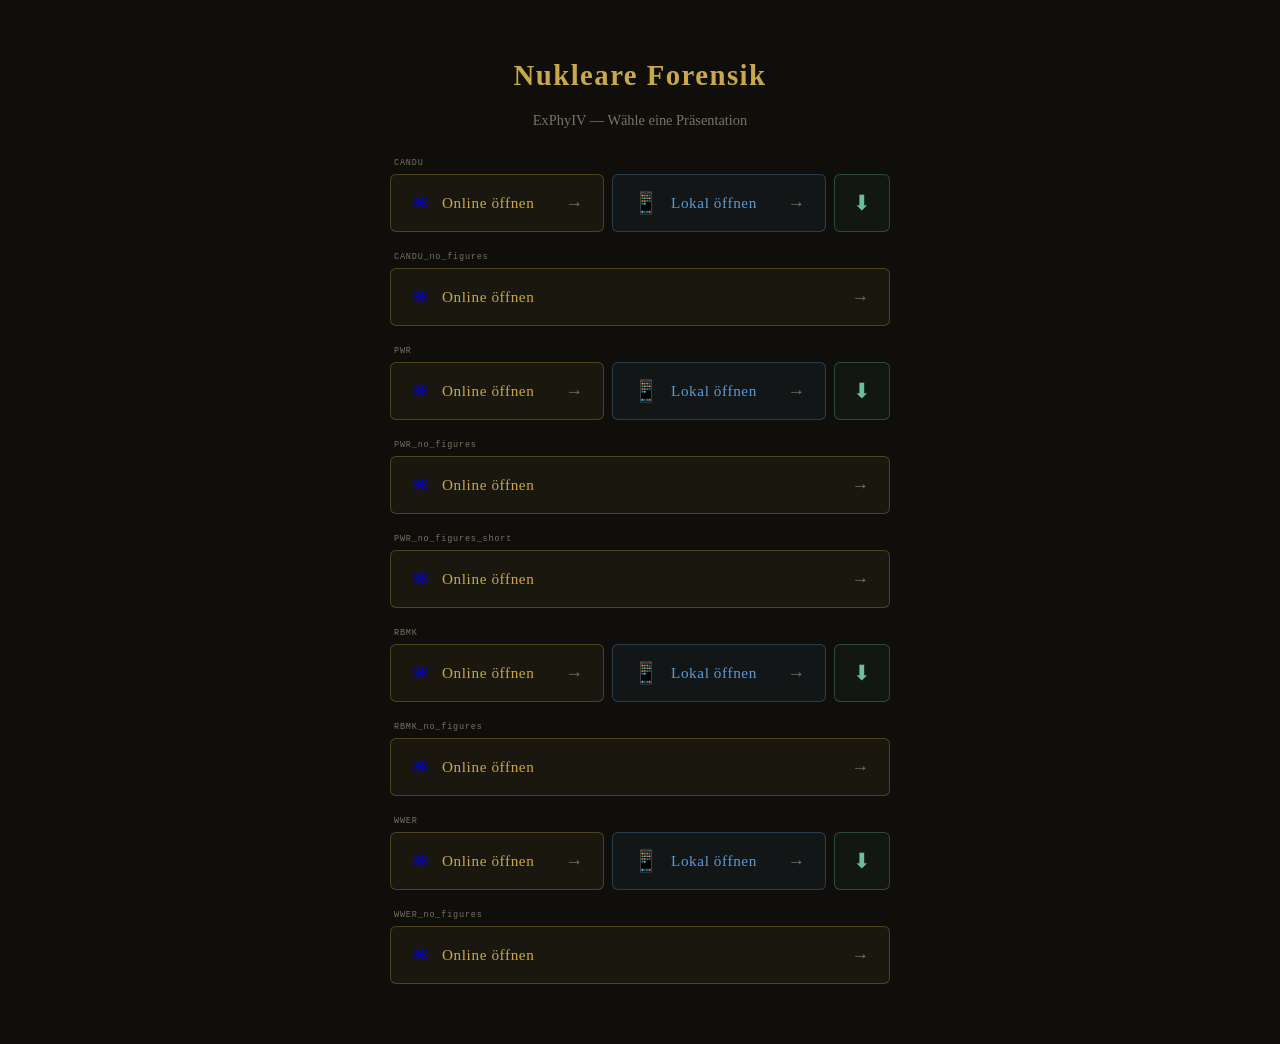
==== index.html @ 318a405b "Update PWR: online + local" ====
<!DOCTYPE html>
<html lang="de">
<head>
  <meta charset="UTF-8">
  <meta name="viewport" content="width=device-width, initial-scale=1.0">
  <title>Nukleare Forensik</title>
  <style>
    body { margin:0; padding:40px 20px; background:#0f0e0b; color:#e8e2d4;
            font-family:'Georgia',serif; display:flex; flex-direction:column; align-items:center; }
    h1   { font-size:1.8em; color:#c8a84b; letter-spacing:0.05em; margin-bottom:0.2em; }
    p    { color:#7a7265; font-size:0.9em; margin-bottom:2em; }
    a    { text-decoration:none; }
    .entry        { width:100%; max-width:500px; margin-bottom:20px; }
    .entry-label  { font-family:monospace; font-size:0.65em; color:#7a7265;
                     letter-spacing:0.1em; margin-bottom:6px; padding-left:4px; }
    .entry-buttons { display:flex; gap:8px; }
    .card { display:flex; align-items:center; gap:12px; padding:16px 20px;
             border-radius:6px; transition:background 0.2s; }
    .card.open    { border:1px solid rgba(200,168,75,0.3);  background:rgba(200,168,75,0.06); }
    .card.open:hover    { background:rgba(200,168,75,0.14); }
    .card.local   { border:1px solid rgba(91,155,213,0.3);  background:rgba(91,155,213,0.06); }
    .card.local:hover   { background:rgba(91,155,213,0.14); }
    .card.download { flex:0 0 auto; padding:16px 18px;
                      border:1px solid rgba(107,191,154,0.3); background:rgba(107,191,154,0.05); }
    .card.download:hover { background:rgba(107,191,154,0.13); }
    .icon    { font-size:1.3em; }
    .name    { flex:1; font-size:0.95em; letter-spacing:0.04em; }
    .card.open  .name { color:#c8a84b; }
    .card.local .name { color:#5b9bd5; }
    .arrow   { color:#7a7265; font-size:1.1em; }
    .dl-icon { color:#6bbf9a; font-size:1.3em; }
  </style>
</head>
<body>
  <h1>Nukleare Forensik</h1>
  <p>ExPhyIV — Wähle eine Präsentation</p>
  
  <div class="entry">
    <div class="entry-label">CANDU</div>
    <div class="entry-buttons">
      <a href="nuclear_forensics_CANDU.html" style="flex:1;"><div class="card open"><span class="icon">⚛</span><span class="name">Online öffnen</span><span class="arrow">→</span></div></a>
      <a href="nuclear_forensics_CANDU_local.html"  style="flex:1;"><div class="card local"><span class="icon">📱</span><span class="name">Lokal öffnen</span><span class="arrow">→</span></div></a>
      <a href="nuclear_forensics_CANDU_local.html" download="nuclear_forensics_CANDU_local.html"><div class="card download"><span class="dl-icon">⬇</span></div></a>
    </div>
  </div>
  <div class="entry">
    <div class="entry-label">CANDU_no_figures</div>
    <div class="entry-buttons">
      <a href="nuclear_forensics_CANDU_no_figures.html" style="flex:1;"><div class="card open"><span class="icon">⚛</span><span class="name">Online öffnen</span><span class="arrow">→</span></div></a>
      
      
    </div>
  </div>
  <div class="entry">
    <div class="entry-label">PWR</div>
    <div class="entry-buttons">
      <a href="nuclear_forensics_PWR.html" style="flex:1;"><div class="card open"><span class="icon">⚛</span><span class="name">Online öffnen</span><span class="arrow">→</span></div></a>
      <a href="nuclear_forensics_PWR_local.html"  style="flex:1;"><div class="card local"><span class="icon">📱</span><span class="name">Lokal öffnen</span><span class="arrow">→</span></div></a>
      <a href="nuclear_forensics_PWR_local.html" download="nuclear_forensics_PWR_local.html"><div class="card download"><span class="dl-icon">⬇</span></div></a>
    </div>
  </div>
  <div class="entry">
    <div class="entry-label">PWR_no_figures</div>
    <div class="entry-buttons">
      <a href="nuclear_forensics_PWR_no_figures.html" style="flex:1;"><div class="card open"><span class="icon">⚛</span><span class="name">Online öffnen</span><span class="arrow">→</span></div></a>
      
      
    </div>
  </div>
  <div class="entry">
    <div class="entry-label">PWR_no_figures_short</div>
    <div class="entry-buttons">
      <a href="nuclear_forensics_PWR_no_figures_short.html" style="flex:1;"><div class="card open"><span class="icon">⚛</span><span class="name">Online öffnen</span><span class="arrow">→</span></div></a>
      
      
    </div>
  </div>
  <div class="entry">
    <div class="entry-label">RBMK</div>
    <div class="entry-buttons">
      <a href="nuclear_forensics_RBMK.html" style="flex:1;"><div class="card open"><span class="icon">⚛</span><span class="name">Online öffnen</span><span class="arrow">→</span></div></a>
      <a href="nuclear_forensics_RBMK_local.html"  style="flex:1;"><div class="card local"><span class="icon">📱</span><span class="name">Lokal öffnen</span><span class="arrow">→</span></div></a>
      <a href="nuclear_forensics_RBMK_local.html" download="nuclear_forensics_RBMK_local.html"><div class="card download"><span class="dl-icon">⬇</span></div></a>
    </div>
  </div>
  <div class="entry">
    <div class="entry-label">RBMK_no_figures</div>
    <div class="entry-buttons">
      <a href="nuclear_forensics_RBMK_no_figures.html" style="flex:1;"><div class="card open"><span class="icon">⚛</span><span class="name">Online öffnen</span><span class="arrow">→</span></div></a>
      
      
    </div>
  </div>
  <div class="entry">
    <div class="entry-label">WWER</div>
    <div class="entry-buttons">
      <a href="nuclear_forensics_WWER.html" style="flex:1;"><div class="card open"><span class="icon">⚛</span><span class="name">Online öffnen</span><span class="arrow">→</span></div></a>
      <a href="nuclear_forensics_WWER_local.html"  style="flex:1;"><div class="card local"><span class="icon">📱</span><span class="name">Lokal öffnen</span><span class="arrow">→</span></div></a>
      <a href="nuclear_forensics_WWER_local.html" download="nuclear_forensics_WWER_local.html"><div class="card download"><span class="dl-icon">⬇</span></div></a>
    </div>
  </div>
  <div class="entry">
    <div class="entry-label">WWER_no_figures</div>
    <div class="entry-buttons">
      <a href="nuclear_forensics_WWER_no_figures.html" style="flex:1;"><div class="card open"><span class="icon">⚛</span><span class="name">Online öffnen</span><span class="arrow">→</span></div></a>
      
      
    </div>
  </div>
</body>
</html>
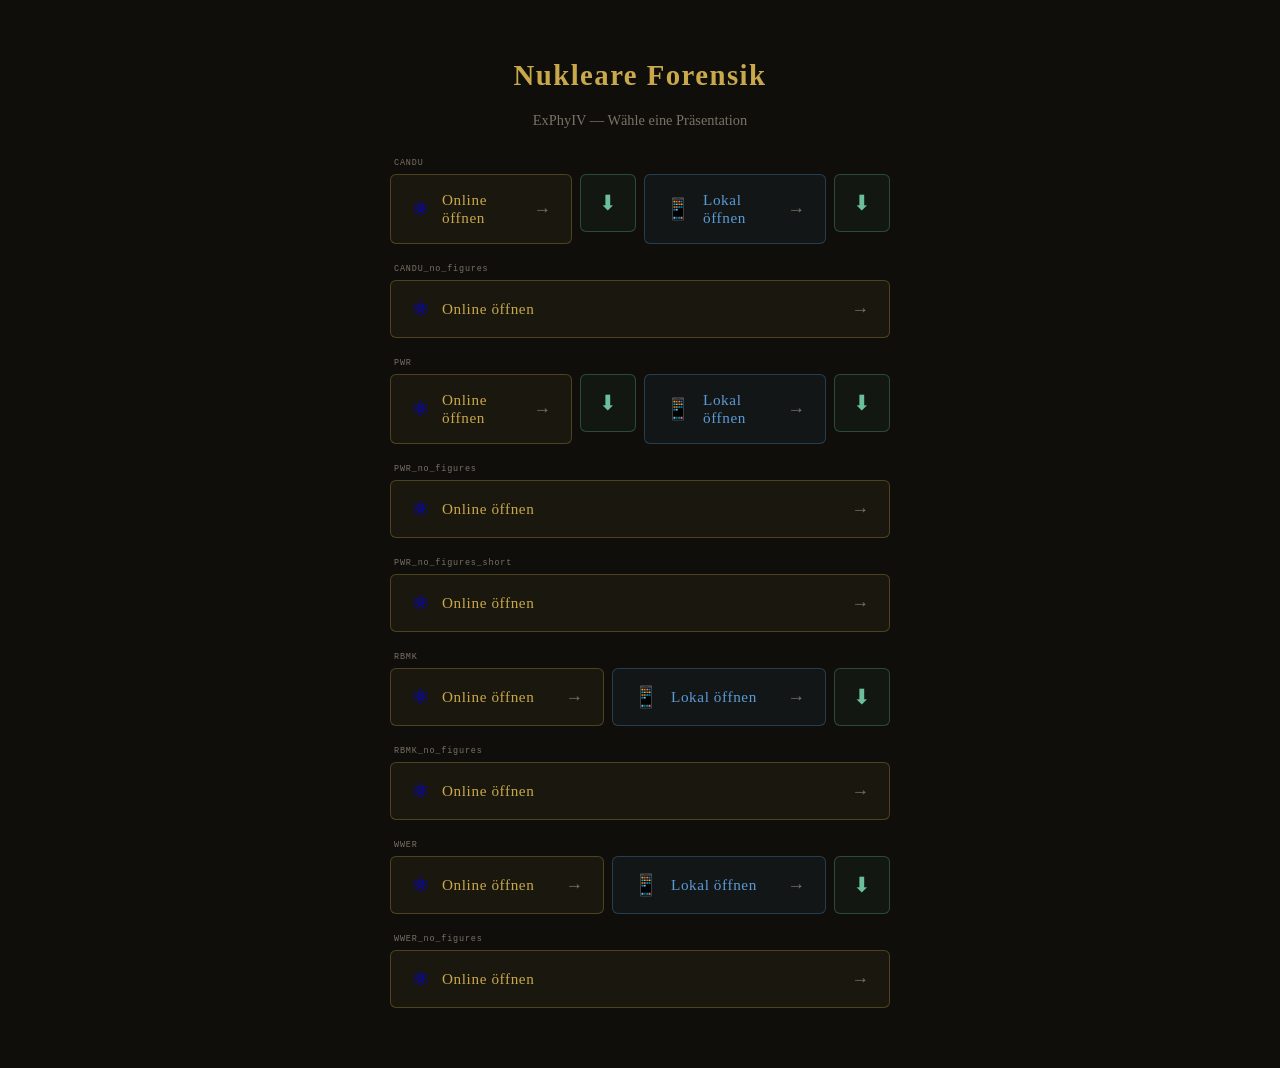
==== commit 33f19f2a: "Update index.html" ====
--- a/index.html
+++ b/index.html
@@ -39,7 +39,8 @@
     <div class="entry-label">CANDU</div>
     <div class="entry-buttons">
       <a href="nuclear_forensics_CANDU.html" style="flex:1;"><div class="card open"><span class="icon">⚛</span><span class="name">Online öffnen</span><span class="arrow">→</span></div></a>
-      <a href="nuclear_forensics_CANDU_local.html"  style="flex:1;"><div class="card local"><span class="icon">📱</span><span class="name">Lokal öffnen</span><span class="arrow">→</span></div></a>
+      <a href="nuclear_forensics_CANDU.html" download="nuclear_forensics_CANDU.html"><div class="card download"><span class="dl-icon">⬇</span></div></a>
+	  <a href="nuclear_forensics_CANDU_local.html"  style="flex:1;"><div class="card local"><span class="icon">📱</span><span class="name">Lokal öffnen</span><span class="arrow">→</span></div></a>
       <a href="nuclear_forensics_CANDU_local.html" download="nuclear_forensics_CANDU_local.html"><div class="card download"><span class="dl-icon">⬇</span></div></a>
     </div>
   </div>
@@ -55,7 +56,8 @@
     <div class="entry-label">PWR</div>
     <div class="entry-buttons">
       <a href="nuclear_forensics_PWR.html" style="flex:1;"><div class="card open"><span class="icon">⚛</span><span class="name">Online öffnen</span><span class="arrow">→</span></div></a>
-      <a href="nuclear_forensics_PWR_local.html"  style="flex:1;"><div class="card local"><span class="icon">📱</span><span class="name">Lokal öffnen</span><span class="arrow">→</span></div></a>
+      <a href="nuclear_forensics_PWR.html" download="nuclear_forensics_PWR.html"><div class="card download"><span class="dl-icon">⬇</span></div></a>
+	  <a href="nuclear_forensics_PWR_local.html"  style="flex:1;"><div class="card local"><span class="icon">📱</span><span class="name">Lokal öffnen</span><span class="arrow">→</span></div></a>
       <a href="nuclear_forensics_PWR_local.html" download="nuclear_forensics_PWR_local.html"><div class="card download"><span class="dl-icon">⬇</span></div></a>
     </div>
   </div>
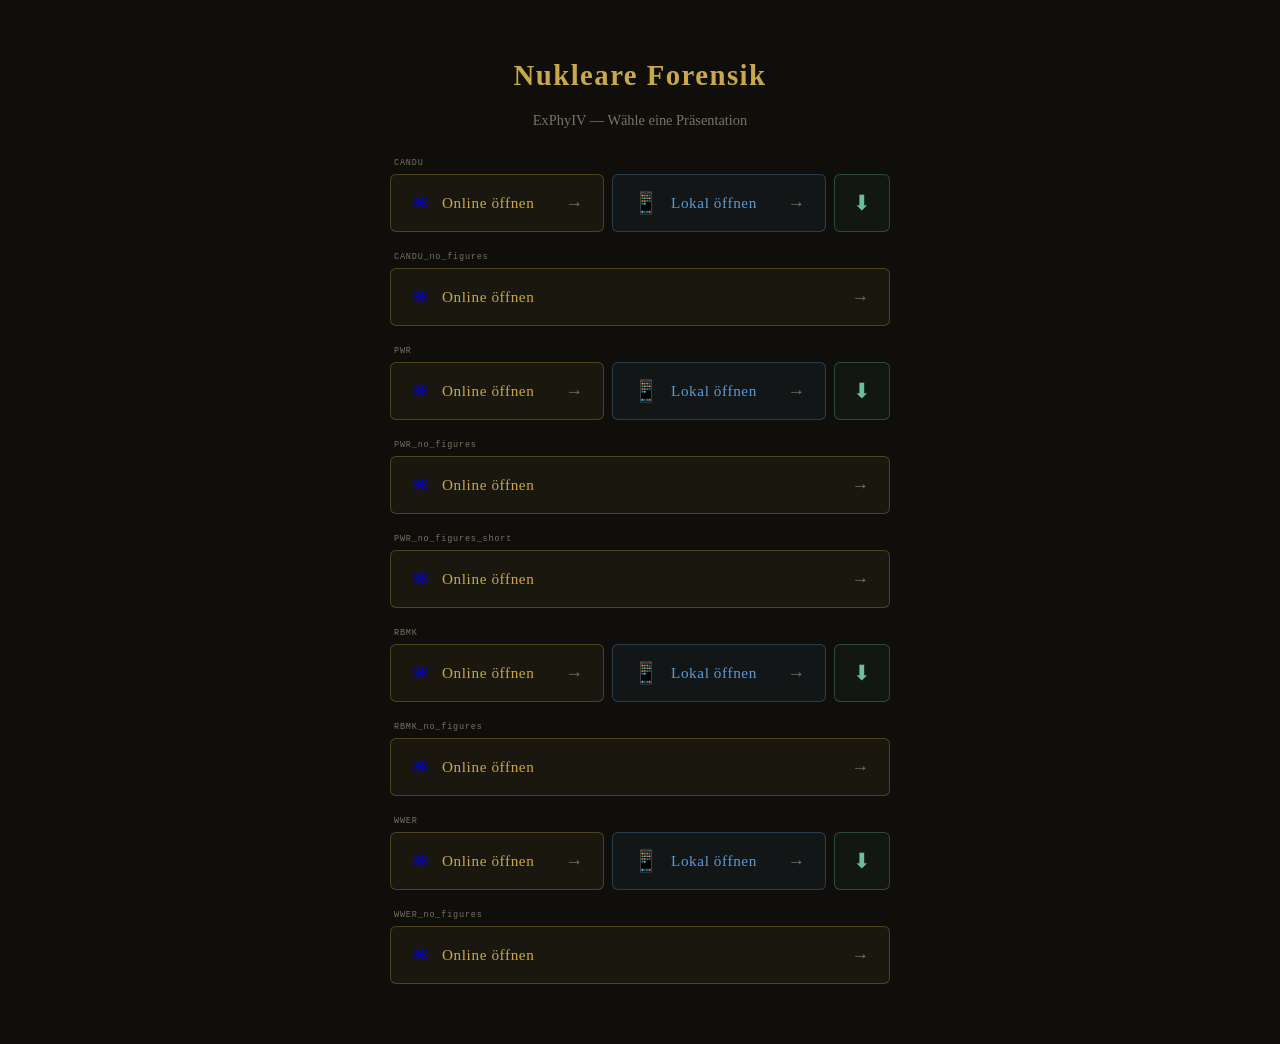
==== commit 4df2effd: "Update PWR: online + local" ====
--- a/index.html
+++ b/index.html
@@ -39,8 +39,7 @@
     <div class="entry-label">CANDU</div>
     <div class="entry-buttons">
       <a href="nuclear_forensics_CANDU.html" style="flex:1;"><div class="card open"><span class="icon">⚛</span><span class="name">Online öffnen</span><span class="arrow">→</span></div></a>
-      <a href="nuclear_forensics_CANDU.html" download="nuclear_forensics_CANDU.html"><div class="card download"><span class="dl-icon">⬇</span></div></a>
-	  <a href="nuclear_forensics_CANDU_local.html"  style="flex:1;"><div class="card local"><span class="icon">📱</span><span class="name">Lokal öffnen</span><span class="arrow">→</span></div></a>
+      <a href="nuclear_forensics_CANDU_local.html"  style="flex:1;"><div class="card local"><span class="icon">📱</span><span class="name">Lokal öffnen</span><span class="arrow">→</span></div></a>
       <a href="nuclear_forensics_CANDU_local.html" download="nuclear_forensics_CANDU_local.html"><div class="card download"><span class="dl-icon">⬇</span></div></a>
     </div>
   </div>
@@ -56,8 +55,7 @@
     <div class="entry-label">PWR</div>
     <div class="entry-buttons">
       <a href="nuclear_forensics_PWR.html" style="flex:1;"><div class="card open"><span class="icon">⚛</span><span class="name">Online öffnen</span><span class="arrow">→</span></div></a>
-      <a href="nuclear_forensics_PWR.html" download="nuclear_forensics_PWR.html"><div class="card download"><span class="dl-icon">⬇</span></div></a>
-	  <a href="nuclear_forensics_PWR_local.html"  style="flex:1;"><div class="card local"><span class="icon">📱</span><span class="name">Lokal öffnen</span><span class="arrow">→</span></div></a>
+      <a href="nuclear_forensics_PWR_local.html"  style="flex:1;"><div class="card local"><span class="icon">📱</span><span class="name">Lokal öffnen</span><span class="arrow">→</span></div></a>
       <a href="nuclear_forensics_PWR_local.html" download="nuclear_forensics_PWR_local.html"><div class="card download"><span class="dl-icon">⬇</span></div></a>
     </div>
   </div>
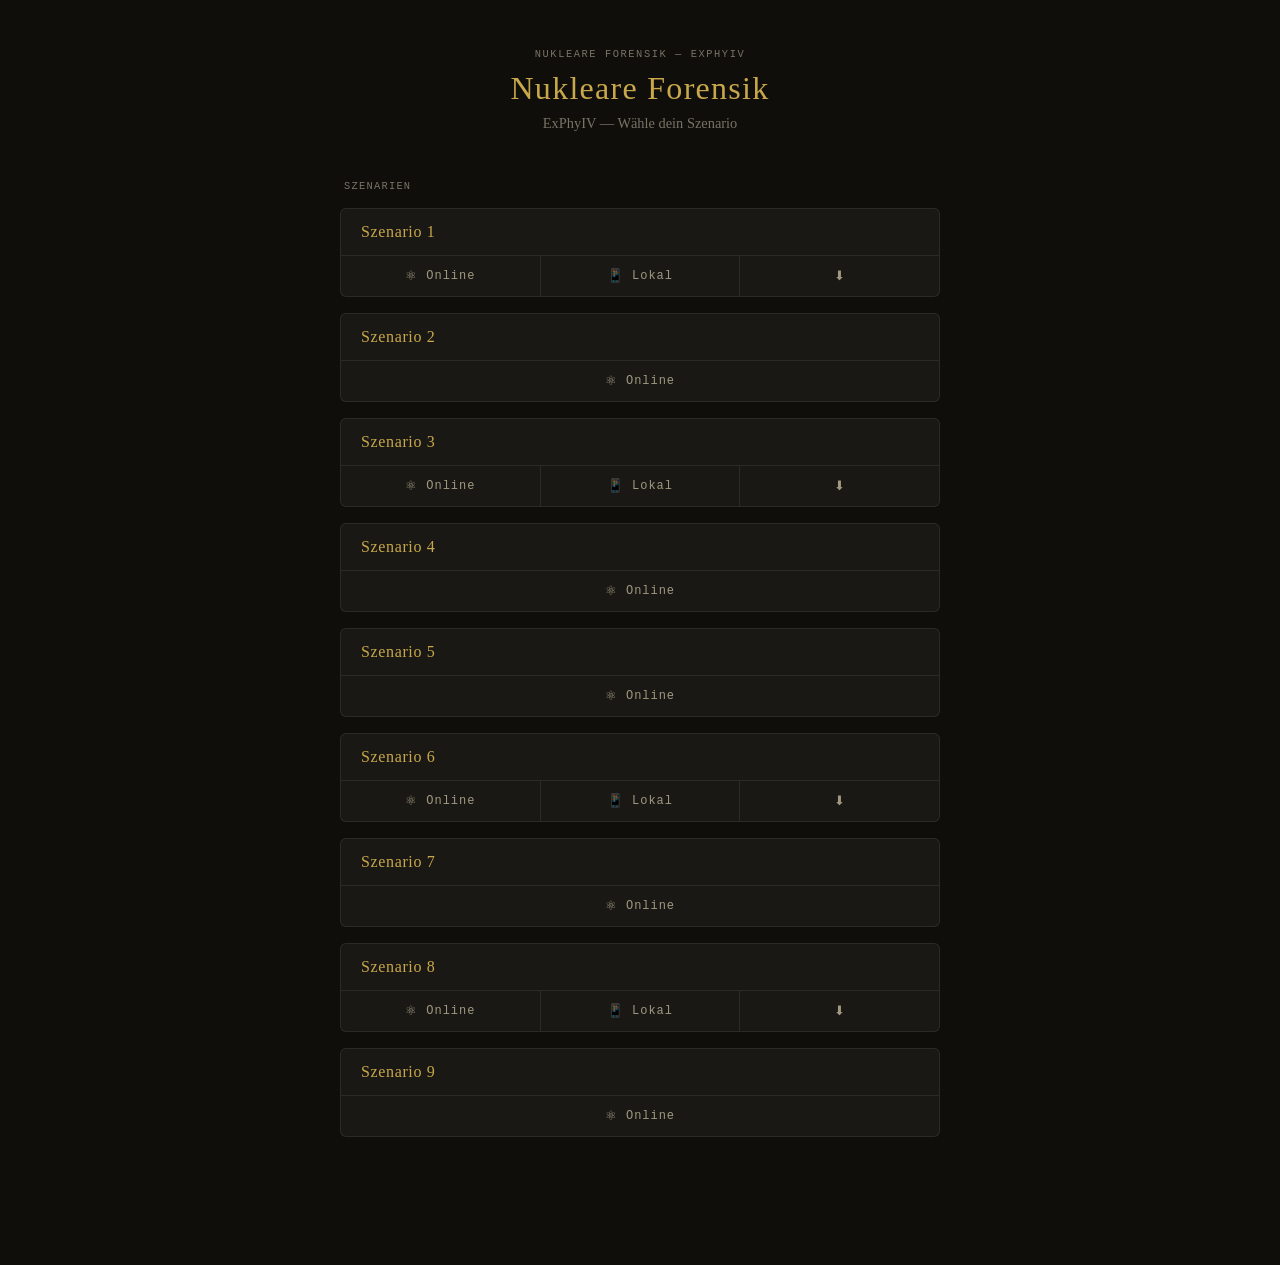
==== commit f7ecf5ae: "Update PWR: online + local" ====
--- a/index.html
+++ b/index.html
@@ -1,111 +1,108 @@
 <!DOCTYPE html>
-<html lang="de">
-<head>
-  <meta charset="UTF-8">
-  <meta name="viewport" content="width=device-width, initial-scale=1.0">
-  <title>Nukleare Forensik</title>
-  <style>
-    body { margin:0; padding:40px 20px; background:#0f0e0b; color:#e8e2d4;
-            font-family:'Georgia',serif; display:flex; flex-direction:column; align-items:center; }
-    h1   { font-size:1.8em; color:#c8a84b; letter-spacing:0.05em; margin-bottom:0.2em; }
-    p    { color:#7a7265; font-size:0.9em; margin-bottom:2em; }
-    a    { text-decoration:none; }
-    .entry        { width:100%; max-width:500px; margin-bottom:20px; }
-    .entry-label  { font-family:monospace; font-size:0.65em; color:#7a7265;
-                     letter-spacing:0.1em; margin-bottom:6px; padding-left:4px; }
-    .entry-buttons { display:flex; gap:8px; }
-    .card { display:flex; align-items:center; gap:12px; padding:16px 20px;
-             border-radius:6px; transition:background 0.2s; }
-    .card.open    { border:1px solid rgba(200,168,75,0.3);  background:rgba(200,168,75,0.06); }
-    .card.open:hover    { background:rgba(200,168,75,0.14); }
-    .card.local   { border:1px solid rgba(91,155,213,0.3);  background:rgba(91,155,213,0.06); }
-    .card.local:hover   { background:rgba(91,155,213,0.14); }
-    .card.download { flex:0 0 auto; padding:16px 18px;
-                      border:1px solid rgba(107,191,154,0.3); background:rgba(107,191,154,0.05); }
-    .card.download:hover { background:rgba(107,191,154,0.13); }
-    .icon    { font-size:1.3em; }
-    .name    { flex:1; font-size:0.95em; letter-spacing:0.04em; }
-    .card.open  .name { color:#c8a84b; }
-    .card.local .name { color:#5b9bd5; }
-    .arrow   { color:#7a7265; font-size:1.1em; }
-    .dl-icon { color:#6bbf9a; font-size:1.3em; }
-  </style>
-</head>
-<body>
-  <h1>Nukleare Forensik</h1>
-  <p>ExPhyIV — Wähle eine Präsentation</p>
-  
-  <div class="entry">
-    <div class="entry-label">CANDU</div>
-    <div class="entry-buttons">
-      <a href="nuclear_forensics_CANDU.html" style="flex:1;"><div class="card open"><span class="icon">⚛</span><span class="name">Online öffnen</span><span class="arrow">→</span></div></a>
-      <a href="nuclear_forensics_CANDU_local.html"  style="flex:1;"><div class="card local"><span class="icon">📱</span><span class="name">Lokal öffnen</span><span class="arrow">→</span></div></a>
-      <a href="nuclear_forensics_CANDU_local.html" download="nuclear_forensics_CANDU_local.html"><div class="card download"><span class="dl-icon">⬇</span></div></a>
+    <html lang="de">
+    <head>
+    <meta charset="UTF-8">
+    <meta name="viewport" content="width=device-width, initial-scale=1.0">
+    <title>Nukleare Forensik</title>
+    <link rel="stylesheet" href="index_styles.css">
+    
+    </head>
+    <body>
+    <div class="page-header">
+        <div class="badge">Nukleare Forensik — ExPhyIV</div>
+        <h1>Nukleare Forensik</h1>
+        <p>ExPhyIV — Wähle dein Szenario</p>
     </div>
-  </div>
-  <div class="entry">
-    <div class="entry-label">CANDU_no_figures</div>
-    <div class="entry-buttons">
-      <a href="nuclear_forensics_CANDU_no_figures.html" style="flex:1;"><div class="card open"><span class="icon">⚛</span><span class="name">Online öffnen</span><span class="arrow">→</span></div></a>
-      
-      
-    </div>
-  </div>
-  <div class="entry">
-    <div class="entry-label">PWR</div>
-    <div class="entry-buttons">
-      <a href="nuclear_forensics_PWR.html" style="flex:1;"><div class="card open"><span class="icon">⚛</span><span class="name">Online öffnen</span><span class="arrow">→</span></div></a>
-      <a href="nuclear_forensics_PWR_local.html"  style="flex:1;"><div class="card local"><span class="icon">📱</span><span class="name">Lokal öffnen</span><span class="arrow">→</span></div></a>
-      <a href="nuclear_forensics_PWR_local.html" download="nuclear_forensics_PWR_local.html"><div class="card download"><span class="dl-icon">⬇</span></div></a>
-    </div>
-  </div>
-  <div class="entry">
-    <div class="entry-label">PWR_no_figures</div>
-    <div class="entry-buttons">
-      <a href="nuclear_forensics_PWR_no_figures.html" style="flex:1;"><div class="card open"><span class="icon">⚛</span><span class="name">Online öffnen</span><span class="arrow">→</span></div></a>
-      
-      
-    </div>
-  </div>
-  <div class="entry">
-    <div class="entry-label">PWR_no_figures_short</div>
-    <div class="entry-buttons">
-      <a href="nuclear_forensics_PWR_no_figures_short.html" style="flex:1;"><div class="card open"><span class="icon">⚛</span><span class="name">Online öffnen</span><span class="arrow">→</span></div></a>
-      
-      
-    </div>
-  </div>
-  <div class="entry">
-    <div class="entry-label">RBMK</div>
-    <div class="entry-buttons">
-      <a href="nuclear_forensics_RBMK.html" style="flex:1;"><div class="card open"><span class="icon">⚛</span><span class="name">Online öffnen</span><span class="arrow">→</span></div></a>
-      <a href="nuclear_forensics_RBMK_local.html"  style="flex:1;"><div class="card local"><span class="icon">📱</span><span class="name">Lokal öffnen</span><span class="arrow">→</span></div></a>
-      <a href="nuclear_forensics_RBMK_local.html" download="nuclear_forensics_RBMK_local.html"><div class="card download"><span class="dl-icon">⬇</span></div></a>
-    </div>
-  </div>
-  <div class="entry">
-    <div class="entry-label">RBMK_no_figures</div>
-    <div class="entry-buttons">
-      <a href="nuclear_forensics_RBMK_no_figures.html" style="flex:1;"><div class="card open"><span class="icon">⚛</span><span class="name">Online öffnen</span><span class="arrow">→</span></div></a>
-      
-      
-    </div>
-  </div>
-  <div class="entry">
-    <div class="entry-label">WWER</div>
-    <div class="entry-buttons">
-      <a href="nuclear_forensics_WWER.html" style="flex:1;"><div class="card open"><span class="icon">⚛</span><span class="name">Online öffnen</span><span class="arrow">→</span></div></a>
-      <a href="nuclear_forensics_WWER_local.html"  style="flex:1;"><div class="card local"><span class="icon">📱</span><span class="name">Lokal öffnen</span><span class="arrow">→</span></div></a>
-      <a href="nuclear_forensics_WWER_local.html" download="nuclear_forensics_WWER_local.html"><div class="card download"><span class="dl-icon">⬇</span></div></a>
-    </div>
-  </div>
-  <div class="entry">
-    <div class="entry-label">WWER_no_figures</div>
-    <div class="entry-buttons">
-      <a href="nuclear_forensics_WWER_no_figures.html" style="flex:1;"><div class="card open"><span class="icon">⚛</span><span class="name">Online öffnen</span><span class="arrow">→</span></div></a>
-      
-      
-    </div>
-  </div>
-</body>
-</html>+    <div class="section-title">Szenarien</div><div class="cards">
+            <div class="scenario-card">
+            <div class="card-header">
+                <span class="card-title">Szenario 1</span>
+            </div>
+            <div class="card-buttons">
+                <a class="card-btn" href="nuclear_forensics_CANDU.html"><span class="btn-icon">⚛</span> Online</a>
+                <a class="card-btn local" href="nuclear_forensics_CANDU_local.html"><span class="btn-icon">📱</span> Lokal</a>
+                <a class="card-btn dl" href="nuclear_forensics_CANDU_local.html" download="nuclear_forensics_CANDU_local.html"><span class="btn-icon">⬇</span></a>
+            </div>
+            </div>
+            <div class="scenario-card">
+            <div class="card-header">
+                <span class="card-title">Szenario 2</span>
+            </div>
+            <div class="card-buttons">
+                <a class="card-btn" href="nuclear_forensics_CANDU_no_figures.html"><span class="btn-icon">⚛</span> Online</a>
+                
+                
+            </div>
+            </div>
+            <div class="scenario-card">
+            <div class="card-header">
+                <span class="card-title">Szenario 3</span>
+            </div>
+            <div class="card-buttons">
+                <a class="card-btn" href="nuclear_forensics_PWR.html"><span class="btn-icon">⚛</span> Online</a>
+                <a class="card-btn local" href="nuclear_forensics_PWR_local.html"><span class="btn-icon">📱</span> Lokal</a>
+                <a class="card-btn dl" href="nuclear_forensics_PWR_local.html" download="nuclear_forensics_PWR_local.html"><span class="btn-icon">⬇</span></a>
+            </div>
+            </div>
+            <div class="scenario-card">
+            <div class="card-header">
+                <span class="card-title">Szenario 4</span>
+            </div>
+            <div class="card-buttons">
+                <a class="card-btn" href="nuclear_forensics_PWR_no_figures.html"><span class="btn-icon">⚛</span> Online</a>
+                
+                
+            </div>
+            </div>
+            <div class="scenario-card">
+            <div class="card-header">
+                <span class="card-title">Szenario 5</span>
+            </div>
+            <div class="card-buttons">
+                <a class="card-btn" href="nuclear_forensics_PWR_no_figures_short.html"><span class="btn-icon">⚛</span> Online</a>
+                
+                
+            </div>
+            </div>
+            <div class="scenario-card">
+            <div class="card-header">
+                <span class="card-title">Szenario 6</span>
+            </div>
+            <div class="card-buttons">
+                <a class="card-btn" href="nuclear_forensics_RBMK.html"><span class="btn-icon">⚛</span> Online</a>
+                <a class="card-btn local" href="nuclear_forensics_RBMK_local.html"><span class="btn-icon">📱</span> Lokal</a>
+                <a class="card-btn dl" href="nuclear_forensics_RBMK_local.html" download="nuclear_forensics_RBMK_local.html"><span class="btn-icon">⬇</span></a>
+            </div>
+            </div>
+            <div class="scenario-card">
+            <div class="card-header">
+                <span class="card-title">Szenario 7</span>
+            </div>
+            <div class="card-buttons">
+                <a class="card-btn" href="nuclear_forensics_RBMK_no_figures.html"><span class="btn-icon">⚛</span> Online</a>
+                
+                
+            </div>
+            </div>
+            <div class="scenario-card">
+            <div class="card-header">
+                <span class="card-title">Szenario 8</span>
+            </div>
+            <div class="card-buttons">
+                <a class="card-btn" href="nuclear_forensics_WWER.html"><span class="btn-icon">⚛</span> Online</a>
+                <a class="card-btn local" href="nuclear_forensics_WWER_local.html"><span class="btn-icon">📱</span> Lokal</a>
+                <a class="card-btn dl" href="nuclear_forensics_WWER_local.html" download="nuclear_forensics_WWER_local.html"><span class="btn-icon">⬇</span></a>
+            </div>
+            </div>
+            <div class="scenario-card">
+            <div class="card-header">
+                <span class="card-title">Szenario 9</span>
+            </div>
+            <div class="card-buttons">
+                <a class="card-btn" href="nuclear_forensics_WWER_no_figures.html"><span class="btn-icon">⚛</span> Online</a>
+                
+                
+            </div>
+            </div></div>
+    </body>
+    </html>
--- a/index_styles.css
+++ b/index_styles.css
@@ -0,0 +1,165 @@
+/* ── Variables (mirrors main presentation) ─────────────────── */
+:root {
+  --col-bg:        #0f0e0b;
+  --col-surface:   #1a1814;
+  --col-border:    rgba(255,255,255,0.08);
+  --col-gold:      #c8a84b;
+  --col-gold-dim:  rgba(200,168,75,0.15);
+  --col-blue:      #5b9bd5;
+  --col-blue-dim:  rgba(91,155,213,0.15);
+  --col-green:     #6bbf9a;
+  --col-green-dim: rgba(107,191,154,0.1);
+  --col-muted:     #7a7265;
+  --col-text:      #e8e2d4;
+  --col-text-dim:  #a09880;
+
+  --alpha-col:     #e8845a;
+  --beta-col:      #5b9bd5;
+  --gamma-col:     #6bbf9a;
+  --nr-col:        #a07cd0;
+
+  --font-serif:    'Georgia', serif;
+  --font-mono:     'Courier New', monospace;
+  --radius:        6px;
+}
+
+/* ── Reset ─────────────────────────────────────────────────── */
+*, *::before, *::after { box-sizing: border-box; margin: 0; padding: 0; }
+
+body {
+  background: var(--col-bg);
+  color: var(--col-text);
+  font-family: var(--font-serif);
+  min-height: 100vh;
+  padding: 48px 24px 80px;
+  display: flex;
+  flex-direction: column;
+  align-items: center;
+}
+
+/* ── Header ────────────────────────────────────────────────── */
+.page-header {
+  text-align: center;
+  margin-bottom: 48px;
+}
+.page-header .badge {
+  font-family: var(--font-mono);
+  font-size: 0.65em;
+  letter-spacing: 0.15em;
+  color: var(--col-muted);
+  text-transform: uppercase;
+  margin-bottom: 10px;
+}
+.page-header h1 {
+  font-size: 2em;
+  color: var(--col-gold);
+  letter-spacing: 0.04em;
+  font-weight: normal;
+}
+.page-header p {
+  color: var(--col-muted);
+  font-size: 0.9em;
+  margin-top: 8px;
+}
+
+/* ── Section title ─────────────────────────────────────────── */
+.section-title {
+  font-family: var(--font-mono);
+  font-size: 0.65em;
+  letter-spacing: 0.12em;
+  color: var(--col-muted);
+  text-transform: uppercase;
+  margin-bottom: 16px;
+  padding-left: 4px;
+  width: 100%;
+  max-width: 600px;
+}
+
+/* ── Scenario cards ────────────────────────────────────────── */
+.cards {
+  display: flex;
+  flex-direction: column;
+  gap: 16px;
+  width: 100%;
+  max-width: 600px;
+  margin-bottom: 48px;
+}
+
+.scenario-card {
+  border: 1px solid var(--col-border);
+  border-radius: var(--radius);
+  background: var(--col-surface);
+  overflow: hidden;
+}
+
+.scenario-card .card-header {
+  display: flex;
+  align-items: center;
+  justify-content: space-between;
+  padding: 14px 20px;
+  border-bottom: 1px solid var(--col-border);
+}
+.scenario-card .card-title {
+  font-size: 1em;
+  color: var(--col-gold);
+  letter-spacing: 0.04em;
+}
+.scenario-card .card-tag {
+  font-family: var(--font-mono);
+  font-size: 0.65em;
+  color: var(--col-muted);
+  letter-spacing: 0.1em;
+}
+
+.card-buttons {
+  display: flex;
+  gap: 0;
+}
+
+.card-btn {
+  flex: 1;
+  display: flex;
+  align-items: center;
+  justify-content: center;
+  gap: 8px;
+  padding: 12px 16px;
+  text-decoration: none;
+  font-family: var(--font-mono);
+  font-size: 0.75em;
+  letter-spacing: 0.08em;
+  color: var(--col-text-dim);
+  border-right: 1px solid var(--col-border);
+  transition: background 0.18s, color 0.18s;
+}
+.card-btn:last-child { border-right: none; }
+.card-btn:hover { background: var(--col-gold-dim); color: var(--col-gold); }
+.card-btn.local:hover  { background: var(--col-blue-dim);  color: var(--col-blue); }
+.card-btn.dl:hover     { background: var(--col-green-dim); color: var(--col-green); }
+.card-btn.solution:hover { background: rgba(160,124,208,0.12); color: var(--nr-col); }
+.card-btn .btn-icon { font-size: 1.1em; }
+
+/* ── Teacher mapping table ─────────────────────────────────── */
+.mapping-table {
+  width: 100%;
+  max-width: 600px;
+  border-collapse: collapse;
+  margin-bottom: 48px;
+  font-size: 0.85em;
+}
+.mapping-table th {
+  font-family: var(--font-mono);
+  font-size: 0.7em;
+  letter-spacing: 0.1em;
+  color: var(--col-muted);
+  text-transform: uppercase;
+  text-align: left;
+  padding: 8px 12px;
+  border-bottom: 1px solid var(--col-border);
+}
+.mapping-table td {
+  padding: 10px 12px;
+  border-bottom: 1px solid var(--col-border);
+  color: var(--col-text-dim);
+}
+.mapping-table td:first-child { color: var(--col-gold); }
+.mapping-table tr:last-child td { border-bottom: none; }
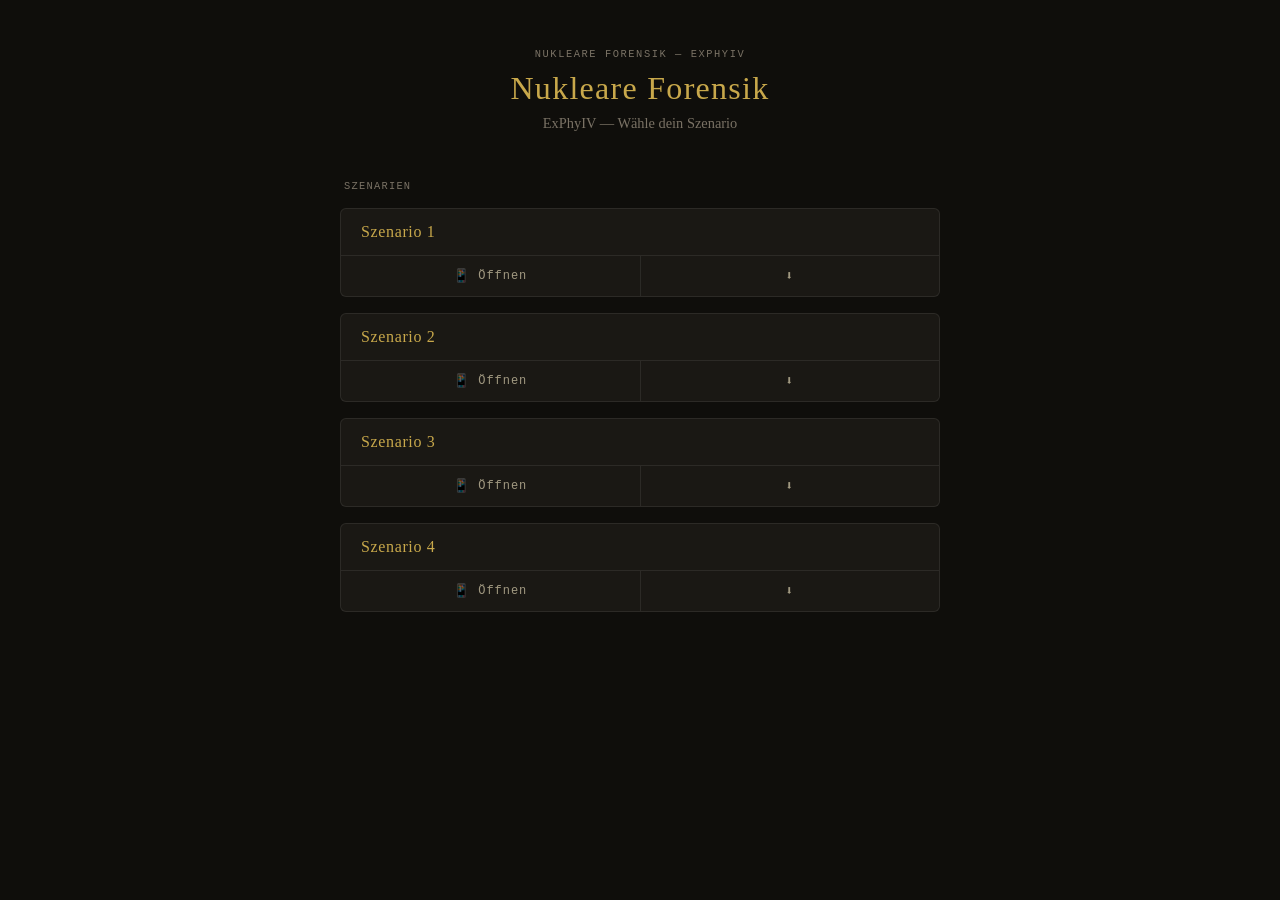
==== commit d969525a: "Update PWR: online + local" ====
--- a/index.html
+++ b/index.html
@@ -19,9 +19,8 @@
                 <span class="card-title">Szenario 1</span>
             </div>
             <div class="card-buttons">
-                <a class="card-btn" href="nuclear_forensics_CANDU.html"><span class="btn-icon">⚛</span> Online</a>
-                <a class="card-btn local" href="nuclear_forensics_CANDU_local.html"><span class="btn-icon">📱</span> Lokal</a>
-                <a class="card-btn dl" href="nuclear_forensics_CANDU_local.html" download="nuclear_forensics_CANDU_local.html"><span class="btn-icon">⬇</span></a>
+                <a class="card-btn local" href="nuclear_forensics_PWR_local.html"><span class="btn-icon">📱</span> Öffnen</a>
+                <a class="card-btn dl" href="nuclear_forensics_PWR_local.html" download="nuclear_forensics_PWR_local.html"><span class="btn-icon">⬇</span></a>
             </div>
             </div>
             <div class="scenario-card">
@@ -29,9 +28,8 @@
                 <span class="card-title">Szenario 2</span>
             </div>
             <div class="card-buttons">
-                <a class="card-btn" href="nuclear_forensics_CANDU_no_figures.html"><span class="btn-icon">⚛</span> Online</a>
-                
-                
+                <a class="card-btn local" href="nuclear_forensics_RBMK_local.html"><span class="btn-icon">📱</span> Öffnen</a>
+                <a class="card-btn dl" href="nuclear_forensics_RBMK_local.html" download="nuclear_forensics_RBMK_local.html"><span class="btn-icon">⬇</span></a>
             </div>
             </div>
             <div class="scenario-card">
@@ -39,9 +37,8 @@
                 <span class="card-title">Szenario 3</span>
             </div>
             <div class="card-buttons">
-                <a class="card-btn" href="nuclear_forensics_PWR.html"><span class="btn-icon">⚛</span> Online</a>
-                <a class="card-btn local" href="nuclear_forensics_PWR_local.html"><span class="btn-icon">📱</span> Lokal</a>
-                <a class="card-btn dl" href="nuclear_forensics_PWR_local.html" download="nuclear_forensics_PWR_local.html"><span class="btn-icon">⬇</span></a>
+                <a class="card-btn local" href="nuclear_forensics_CANDU_local.html"><span class="btn-icon">📱</span> Öffnen</a>
+                <a class="card-btn dl" href="nuclear_forensics_CANDU_local.html" download="nuclear_forensics_CANDU_local.html"><span class="btn-icon">⬇</span></a>
             </div>
             </div>
             <div class="scenario-card">
@@ -49,59 +46,8 @@
                 <span class="card-title">Szenario 4</span>
             </div>
             <div class="card-buttons">
-                <a class="card-btn" href="nuclear_forensics_PWR_no_figures.html"><span class="btn-icon">⚛</span> Online</a>
-                
-                
-            </div>
-            </div>
-            <div class="scenario-card">
-            <div class="card-header">
-                <span class="card-title">Szenario 5</span>
-            </div>
-            <div class="card-buttons">
-                <a class="card-btn" href="nuclear_forensics_PWR_no_figures_short.html"><span class="btn-icon">⚛</span> Online</a>
-                
-                
-            </div>
-            </div>
-            <div class="scenario-card">
-            <div class="card-header">
-                <span class="card-title">Szenario 6</span>
-            </div>
-            <div class="card-buttons">
-                <a class="card-btn" href="nuclear_forensics_RBMK.html"><span class="btn-icon">⚛</span> Online</a>
-                <a class="card-btn local" href="nuclear_forensics_RBMK_local.html"><span class="btn-icon">📱</span> Lokal</a>
-                <a class="card-btn dl" href="nuclear_forensics_RBMK_local.html" download="nuclear_forensics_RBMK_local.html"><span class="btn-icon">⬇</span></a>
-            </div>
-            </div>
-            <div class="scenario-card">
-            <div class="card-header">
-                <span class="card-title">Szenario 7</span>
-            </div>
-            <div class="card-buttons">
-                <a class="card-btn" href="nuclear_forensics_RBMK_no_figures.html"><span class="btn-icon">⚛</span> Online</a>
-                
-                
-            </div>
-            </div>
-            <div class="scenario-card">
-            <div class="card-header">
-                <span class="card-title">Szenario 8</span>
-            </div>
-            <div class="card-buttons">
-                <a class="card-btn" href="nuclear_forensics_WWER.html"><span class="btn-icon">⚛</span> Online</a>
-                <a class="card-btn local" href="nuclear_forensics_WWER_local.html"><span class="btn-icon">📱</span> Lokal</a>
+                <a class="card-btn local" href="nuclear_forensics_WWER_local.html"><span class="btn-icon">📱</span> Öffnen</a>
                 <a class="card-btn dl" href="nuclear_forensics_WWER_local.html" download="nuclear_forensics_WWER_local.html"><span class="btn-icon">⬇</span></a>
-            </div>
-            </div>
-            <div class="scenario-card">
-            <div class="card-header">
-                <span class="card-title">Szenario 9</span>
-            </div>
-            <div class="card-buttons">
-                <a class="card-btn" href="nuclear_forensics_WWER_no_figures.html"><span class="btn-icon">⚛</span> Online</a>
-                
-                
             </div>
             </div></div>
     </body>
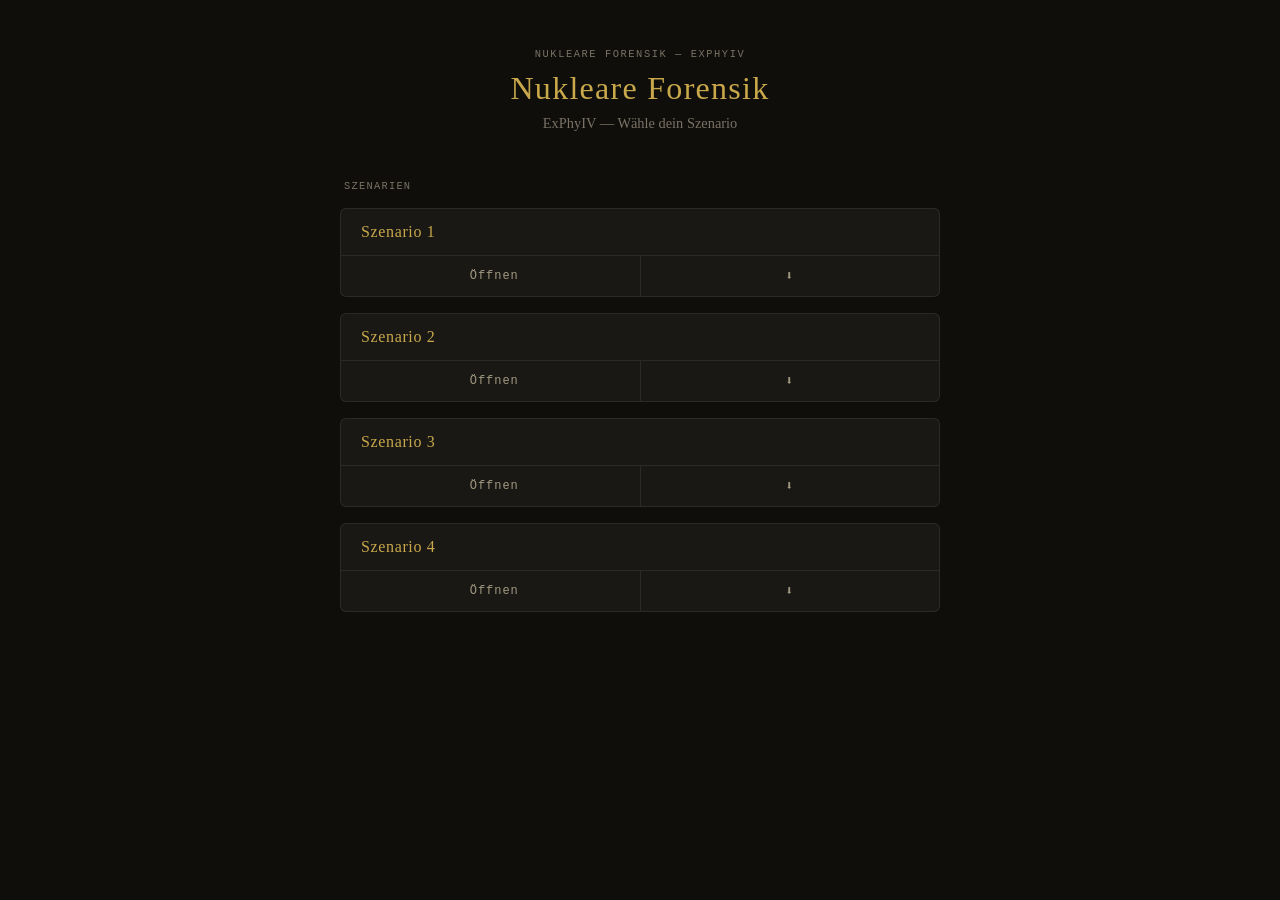
==== commit 31ee9dba: "Update PWR: local" ====
--- a/index.html
+++ b/index.html
@@ -19,7 +19,7 @@
                 <span class="card-title">Szenario 1</span>
             </div>
             <div class="card-buttons">
-                <a class="card-btn local" href="nuclear_forensics_PWR_local.html"><span class="btn-icon">📱</span> Öffnen</a>
+                <a class="card-btn local" href="nuclear_forensics_PWR_local.html"><span class="btn-icon"></span> Öffnen</a>
                 <a class="card-btn dl" href="nuclear_forensics_PWR_local.html" download="nuclear_forensics_PWR_local.html"><span class="btn-icon">⬇</span></a>
             </div>
             </div>
@@ -28,7 +28,7 @@
                 <span class="card-title">Szenario 2</span>
             </div>
             <div class="card-buttons">
-                <a class="card-btn local" href="nuclear_forensics_RBMK_local.html"><span class="btn-icon">📱</span> Öffnen</a>
+                <a class="card-btn local" href="nuclear_forensics_RBMK_local.html"><span class="btn-icon"></span> Öffnen</a>
                 <a class="card-btn dl" href="nuclear_forensics_RBMK_local.html" download="nuclear_forensics_RBMK_local.html"><span class="btn-icon">⬇</span></a>
             </div>
             </div>
@@ -37,7 +37,7 @@
                 <span class="card-title">Szenario 3</span>
             </div>
             <div class="card-buttons">
-                <a class="card-btn local" href="nuclear_forensics_CANDU_local.html"><span class="btn-icon">📱</span> Öffnen</a>
+                <a class="card-btn local" href="nuclear_forensics_CANDU_local.html"><span class="btn-icon"></span> Öffnen</a>
                 <a class="card-btn dl" href="nuclear_forensics_CANDU_local.html" download="nuclear_forensics_CANDU_local.html"><span class="btn-icon">⬇</span></a>
             </div>
             </div>
@@ -46,7 +46,7 @@
                 <span class="card-title">Szenario 4</span>
             </div>
             <div class="card-buttons">
-                <a class="card-btn local" href="nuclear_forensics_WWER_local.html"><span class="btn-icon">📱</span> Öffnen</a>
+                <a class="card-btn local" href="nuclear_forensics_WWER_local.html"><span class="btn-icon"></span> Öffnen</a>
                 <a class="card-btn dl" href="nuclear_forensics_WWER_local.html" download="nuclear_forensics_WWER_local.html"><span class="btn-icon">⬇</span></a>
             </div>
             </div></div>
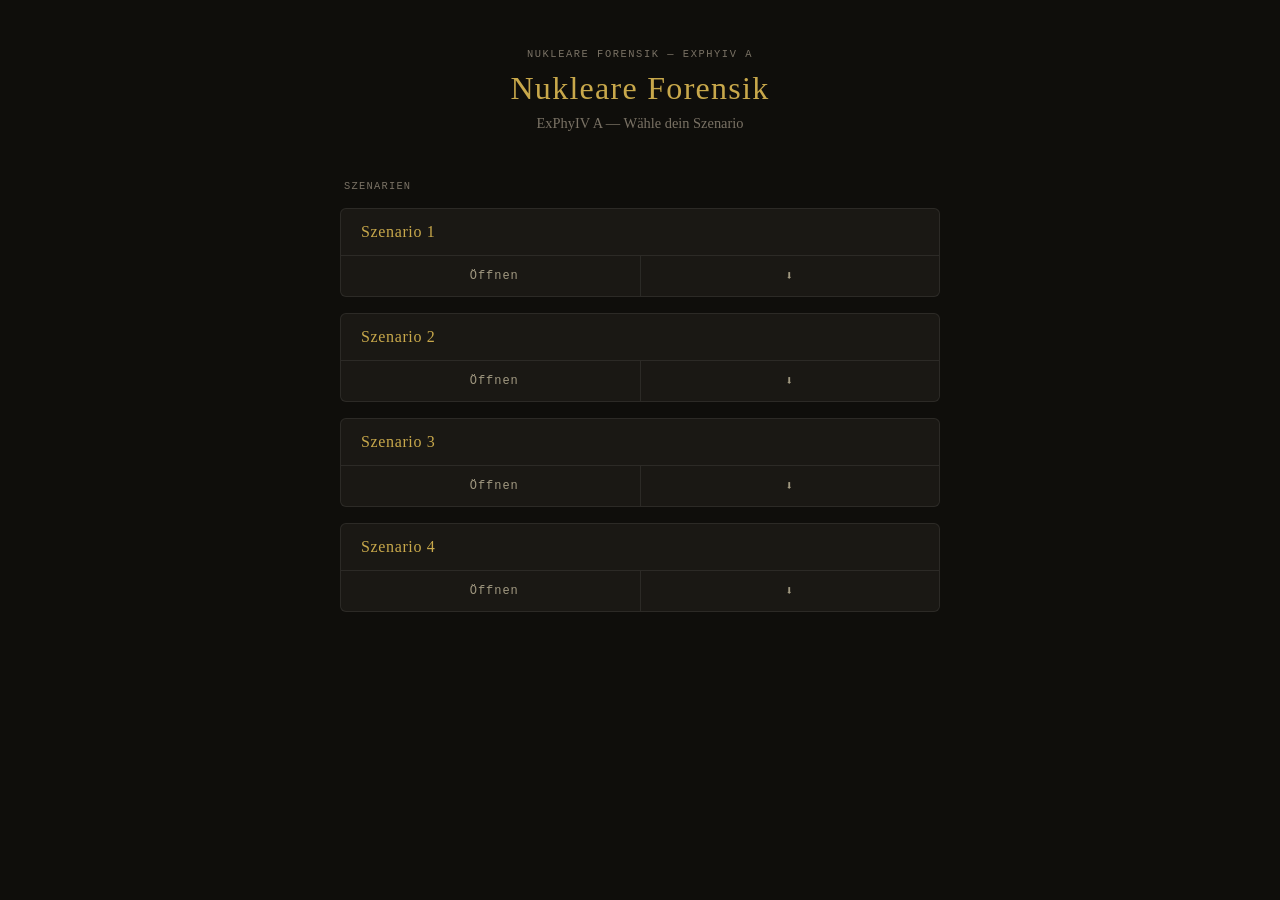
==== commit 9f762ee4: "Update all scenarios v1.81" ====
--- a/index.html
+++ b/index.html
@@ -3,15 +3,15 @@
     <head>
     <meta charset="UTF-8">
     <meta name="viewport" content="width=device-width, initial-scale=1.0">
-    <title>Nukleare Forensik</title>
+    <title>Nukleare Forensik</title>  
     <link rel="stylesheet" href="index_styles.css">
     
     </head>
     <body>
     <div class="page-header">
-        <div class="badge">Nukleare Forensik — ExPhyIV</div>
+        <div class="badge">Nukleare Forensik — ExPhyIV A</div>
         <h1>Nukleare Forensik</h1>
-        <p>ExPhyIV — Wähle dein Szenario</p>
+        <p>ExPhyIV A — Wähle dein Szenario</p>
     </div>
     <div class="section-title">Szenarien</div><div class="cards">
             <div class="scenario-card">
@@ -19,8 +19,8 @@
                 <span class="card-title">Szenario 1</span>
             </div>
             <div class="card-buttons">
-                <a class="card-btn local" href="nuclear_forensics_PWR_local.html"><span class="btn-icon"></span> Öffnen</a>
-                <a class="card-btn dl" href="nuclear_forensics_PWR_local.html" download="nuclear_forensics_PWR_local.html"><span class="btn-icon">⬇</span></a>
+                <a class="card-btn local" href="nuclear_forensics_Szenario1_local.html"><span class="btn-icon"></span> Öffnen</a>
+                <a class="card-btn dl" href="nuclear_forensics_Szenario1_local.html" download="nuclear_forensics_Szenario1_local.html"><span class="btn-icon">⬇</span></a>
             </div>
             </div>
             <div class="scenario-card">
@@ -28,8 +28,8 @@
                 <span class="card-title">Szenario 2</span>
             </div>
             <div class="card-buttons">
-                <a class="card-btn local" href="nuclear_forensics_RBMK_local.html"><span class="btn-icon"></span> Öffnen</a>
-                <a class="card-btn dl" href="nuclear_forensics_RBMK_local.html" download="nuclear_forensics_RBMK_local.html"><span class="btn-icon">⬇</span></a>
+                <a class="card-btn local" href="nuclear_forensics_Szenario2_local.html"><span class="btn-icon"></span> Öffnen</a>
+                <a class="card-btn dl" href="nuclear_forensics_Szenario2_local.html" download="nuclear_forensics_Szenario2_local.html"><span class="btn-icon">⬇</span></a>
             </div>
             </div>
             <div class="scenario-card">
@@ -37,8 +37,8 @@
                 <span class="card-title">Szenario 3</span>
             </div>
             <div class="card-buttons">
-                <a class="card-btn local" href="nuclear_forensics_CANDU_local.html"><span class="btn-icon"></span> Öffnen</a>
-                <a class="card-btn dl" href="nuclear_forensics_CANDU_local.html" download="nuclear_forensics_CANDU_local.html"><span class="btn-icon">⬇</span></a>
+                <a class="card-btn local" href="nuclear_forensics_Szenario3_local.html"><span class="btn-icon"></span> Öffnen</a>
+                <a class="card-btn dl" href="nuclear_forensics_Szenario3_local.html" download="nuclear_forensics_Szenario3_local.html"><span class="btn-icon">⬇</span></a>
             </div>
             </div>
             <div class="scenario-card">
@@ -46,8 +46,8 @@
                 <span class="card-title">Szenario 4</span>
             </div>
             <div class="card-buttons">
-                <a class="card-btn local" href="nuclear_forensics_WWER_local.html"><span class="btn-icon"></span> Öffnen</a>
-                <a class="card-btn dl" href="nuclear_forensics_WWER_local.html" download="nuclear_forensics_WWER_local.html"><span class="btn-icon">⬇</span></a>
+                <a class="card-btn local" href="nuclear_forensics_Szenario4_local.html"><span class="btn-icon"></span> Öffnen</a>
+                <a class="card-btn dl" href="nuclear_forensics_Szenario4_local.html" download="nuclear_forensics_Szenario4_local.html"><span class="btn-icon">⬇</span></a>
             </div>
             </div></div>
     </body>
